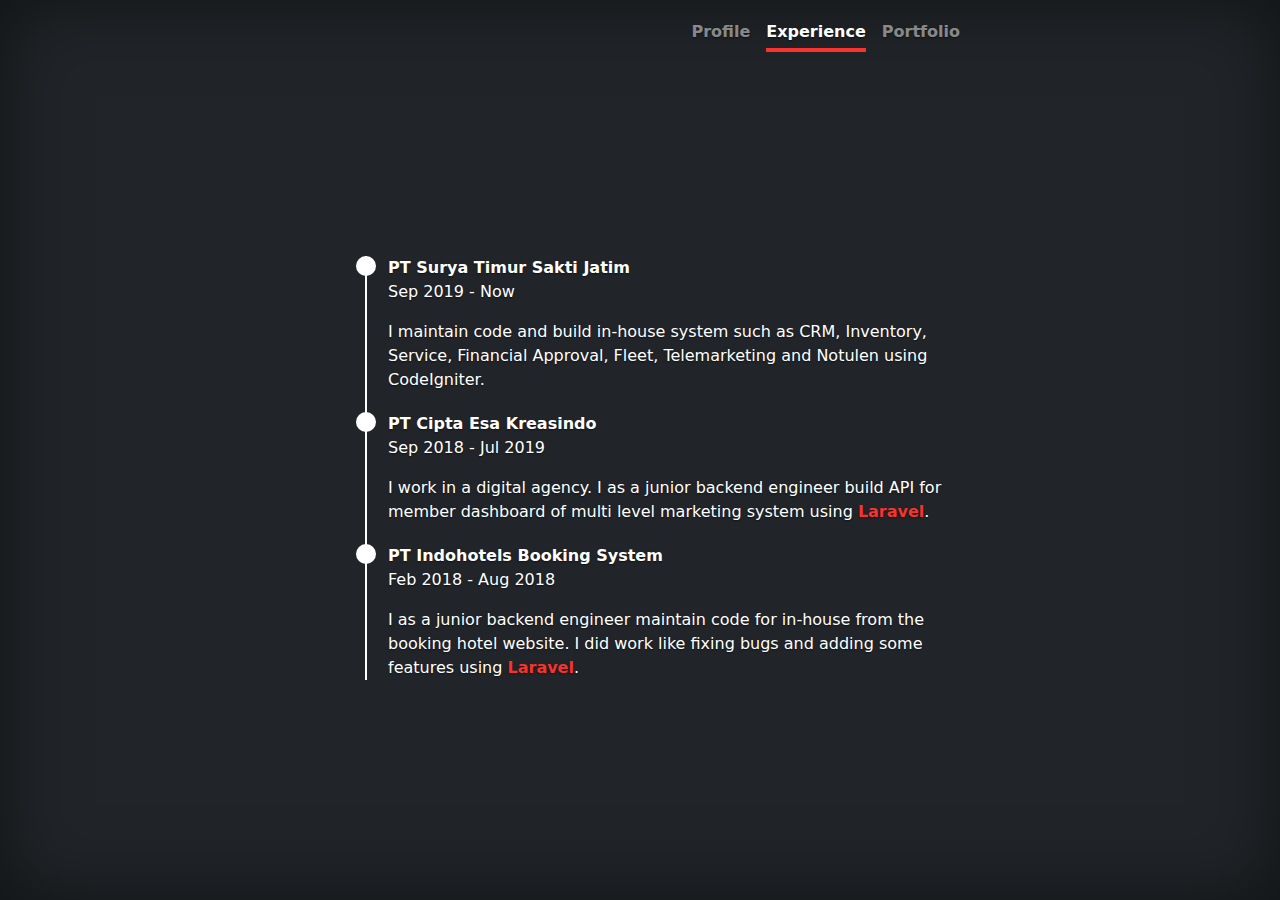
==== experience.html @ ec0d4d5c "initial commit" ====
<!doctype html>
<html lang="en" class="h-100">
<head>
    <meta charset="utf-8">
    <meta name="viewport" content="width=device-width, initial-scale=1">
    <meta name="description" content="David Choir">
    <title>David Choir</title>
    
    <!-- Bootstrap core CSS -->
    <link href="assets/dist/css/bootstrap.min.css" rel="stylesheet">

    <!-- Custom styles for this template -->
    <link href="assets/css/style.css" rel="stylesheet">
</head>

<body class="d-flex h-100 text-white bg-dark">
    <div class="cover-container d-flex w-100 h-100 p-3 mx-auto flex-column">
        <header class="mb-auto">
            <div>
                <nav class="nav nav-masthead justify-content-center float-md-end">
                
                <a class="nav-link" href="index.html">Profile</a>
                <a class="nav-link active" aria-current="page" href="#">Experience</a>
                <a class="nav-link" href="portfolio.html">Portfolio</a>
                </nav>
            </div>
        </header>

        <main class="px-3">
            <ul class="timeline">
				<li>
					<a href="https://yamaha-stsj.com">PT Surya Timur Sakti Jatim</a>
					<p>Sep 2019 - Now</p>
					<p>I maintain code and build in-house system such as CRM, Inventory, Service, Financial Approval, Fleet, Telemarketing and Notulen using CodeIgniter.</p>
				</li>
                <li>
					<a href="https://digitalcreativeconsultant.com">PT Cipta Esa Kreasindo</a>
					<p>Sep 2018 - Jul 2019</p>
					<p>I work in a digital agency. I as a junior backend engineer build API for member dashboard of multi level marketing system using <span class="laravel">Laravel</span>.</p>
				</li>
				<li>
					<a href="https://www.indohotels.id">PT Indohotels Booking System</a>
					<p>Feb 2018 - Aug 2018</p>
					<p>I as a junior backend engineer maintain code for in-house from the booking hotel website. I did work like fixing bugs and adding some features using <span class="laravel">Laravel</span>.</p>
				</li>
			</ul>
        </main>

        <footer class="mt-auto text-white-50">
        </footer>
    </div>
</body>
</html>
---- assets/css/style.css ----
/*
 * Globals
 */


/* Custom default button */
.btn-secondary,
.btn-secondary:hover,
.btn-secondary:focus {
  color: #333;
  text-shadow: none; /* Prevent inheritance from `body` */
}


/*
 * Base structure
 */

body {
  text-shadow: 0 .05rem .1rem rgba(0, 0, 0, .5);
  box-shadow: inset 0 0 5rem rgba(0, 0, 0, .5);
}

.cover-container {
  max-width: 42em;
}


/*
 * Header
 */

.nav-masthead .nav-link {
  padding: .25rem 0;
  font-weight: 700;
  color: rgba(255, 255, 255, .5);
  background-color: transparent;
  border-bottom: .25rem solid transparent;
}

.nav-masthead .nav-link:hover,
.nav-masthead .nav-link:focus {
  border-bottom-color: #ffffff;
}

.nav-masthead .nav-link + .nav-link {
  margin-left: 1rem;
}

.nav-masthead .active {
  color: #fff;
  border-bottom-color: #f9322c;
}

.photo-profile {
  margin-bottom: 50px;
}

.laravel {
  color: #f9322c;
  font-weight: bold;
}

ul.timeline {
  list-style-type: none;
  position: relative;
}

ul.timeline:before {
  content: ' ';
  background: #ffffff;
  display: inline-block;
  position: absolute;
  left: 29px;
  width: 2px;
  height: 100%;
  z-index: 400;
}

ul.timeline > li {
  margin: 20px 0;
  padding-left: 20px;
}

ul.timeline > li:before {
  content: ' ';
  background: #ffffff;
  display: inline-block;
  position: absolute;
  border-radius: 50%;
  border: 3px solid #ffffff;
  left: 20px;
  width: 20px;
  height: 20px;
  z-index: 400;
}

a {
  color: #ffffff;
  text-decoration: none;
  font-weight: bold;
}

a:visited,
a:active,
a:hover {
  color: #f9322c;
}

::-moz-selection { /* Code for Firefox */
  color: #ffffff;
  background: #f9322c;
}

::selection {
  color: #ffffff;
  background: #f9322c;
}
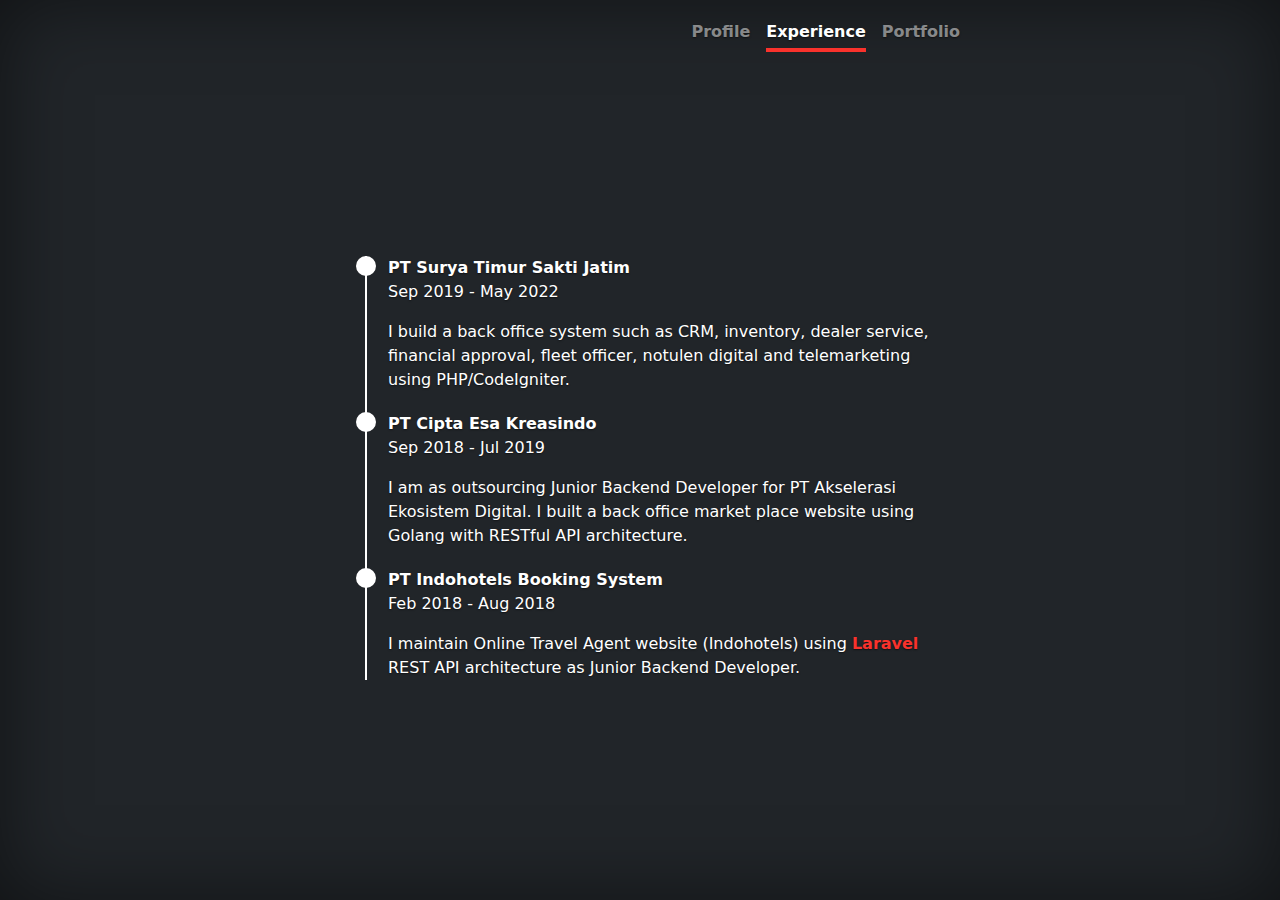
==== commit eb37ff2d: "update aug" ====
--- a/experience.html
+++ b/experience.html
@@ -30,18 +30,18 @@
             <ul class="timeline">
 				<li>
 					<a href="https://yamaha-stsj.com">PT Surya Timur Sakti Jatim</a>
-					<p>Sep 2019 - Now</p>
-					<p>I maintain code and build in-house system such as CRM, Inventory, Service, Financial Approval, Fleet, Telemarketing and Notulen using CodeIgniter.</p>
+					<p>Sep 2019 - May 2022</p>
+					<p>I build a back office system such as CRM, inventory, dealer service, financial approval, fleet officer, notulen digital and telemarketing using PHP/CodeIgniter.</p>
 				</li>
                 <li>
 					<a href="https://digitalcreativeconsultant.com">PT Cipta Esa Kreasindo</a>
 					<p>Sep 2018 - Jul 2019</p>
-					<p>I work in a digital agency. I as a junior backend engineer build API for member dashboard of multi level marketing system using <span class="laravel">Laravel</span>.</p>
+                    <p>I am as outsourcing Junior Backend Developer for PT Akselerasi Ekosistem Digital. I built a back office market place website using Golang with RESTful API architecture.</p>
 				</li>
 				<li>
 					<a href="https://www.indohotels.id">PT Indohotels Booking System</a>
 					<p>Feb 2018 - Aug 2018</p>
-					<p>I as a junior backend engineer maintain code for in-house from the booking hotel website. I did work like fixing bugs and adding some features using <span class="laravel">Laravel</span>.</p>
+                    <p>I maintain Online Travel Agent website (Indohotels) using <span class="laravel">Laravel</span> REST API architecture as Junior Backend Developer.</p>
 				</li>
 			</ul>
         </main>
